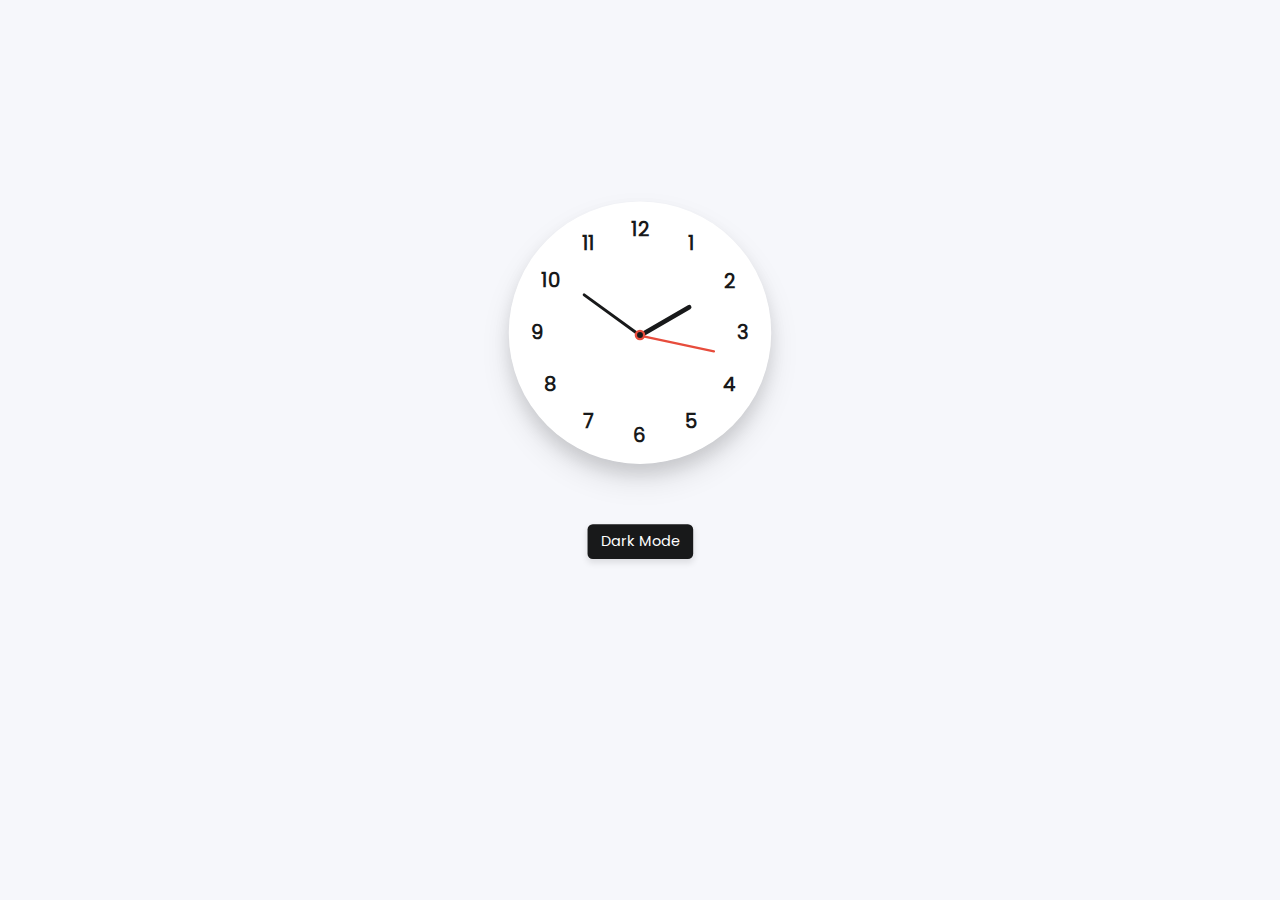
==== ac/index.html @ 603115fd "initial widget commit" ====
<!DOCTYPE html>
<html lang="en">
  <head>
    <meta charset="UTF-8" />
    <meta http-equiv="X-UA-Compatible" content="IE=edge" />
    <meta name="viewport" content="width=device-width, initial-scale=1.0" />
    <title>Next break</title>
    <link rel="stylesheet" href="style.css" />
    <script src="script.js" defer></script>
  </head>
  <body>
    <div class="container">
      <div class="clock">
        <label style="--i: 1"><span>1</span></label>
        <label style="--i: 2"><span>2</span></label>
        <label style="--i: 3"><span>3</span></label>
        <label style="--i: 4"><span>4</span></label>
        <label style="--i: 5"><span>5</span></label>
        <label style="--i: 6"><span>6</span></label>
        <label style="--i: 7"><span>7</span></label>
        <label style="--i: 8"><span>8</span></label>
        <label style="--i: 9"><span>9</span></label>
        <label style="--i: 10"><span>10</span></label>
        <label style="--i: 11"><span>11</span></label>
        <label style="--i: 12"><span>12</span></label>

        <div class="indicator">
          <span class="hand hour"></span>
          <span class="hand minute"></span>
          <span class="hand second"></span>
        </div>
      </div>

      <div class="mode-switch">Dark Mode</div>
      <div class="text">
        <input class="input_text" type="text">
      </div>
    </div>
  </body>
</html>
---- ac/style.css ----
@font-face {
  font-family: 'Poppins';
  src: url('../font/Poppins-Regular.ttf') format('truetype');
}

* {
  margin: 0;
  padding: 0;
  box-sizing: border-box;
  font-family: "Poppins", sans-serif;
  transform: scale(0.9);
}
:root {
  --primary-color: #f6f7fb;
  --white-color: #fff;
  --black-color: #18191a;
  --red-color: #e74c3c;
}
body {
  display: flex;
  min-height: 100vh;
  align-items: center;
  justify-content: center;
  background: var(--primary-color);
}
body.dark {
  --primary-color: #242526;
  --white-color: #18191a;
  --black-color: #fff;
  --red-color: #e74c3c;
}
.container {
  display: flex;
  flex-direction: column;
  align-items: center;
  gap: 60px;
}
.container .clock {
  display: flex;
  height: 400px;
  width: 400px;
  border-radius: 50%;
  align-items: center;
  justify-content: center;
  background: var(--white-color);
  box-shadow: 0 15px 25px rgba(0, 0, 0, 0.1), 0 25px 45px rgba(0, 0, 0, 0.1);
  position: relative;
}
.clock label {
  position: absolute;
  inset: 20px;
  text-align: center;
  transform: rotate(calc(var(--i) * (360deg / 12)));
}
.clock label span {
  display: inline-block;
  font-size: 30px;
  font-weight: 600;
  color: var(--black-color);
  transform: rotate(calc(var(--i) * (-360deg / 12)));
}
.container .indicator {
  position: absolute;
  height: 10px;
  width: 10px;
  display: flex;
  justify-content: center;
}
.indicator::before {
  content: "";
  position: absolute;
  height: 100%;
  width: 100%;
  border-radius: 50%;
  z-index: 100;
  background: var(--black-color);
  border: 4px solid var(--red-color);
}
.indicator .hand {
  position: absolute;
  height: 130px;
  width: 4px;
  bottom: 0;
  border-radius: 25px;
  transform-origin: bottom;
  background: var(--red-color);
}
.hand.minute {
  height: 120px;
  width: 5px;
  background: var(--black-color);
}
.hand.hour {
  height: 100px;
  width: 8px;
  background: var(--black-color);
}
.mode-switch {
  padding: 10px 20px;
  border-radius: 8px;
  font-size: 22px;
  font-weight: 400;
  display: inline-block;
  color: var(--white-color);
  background: var(--black-color);
  box-shadow: 0 5px 10px rgba(0, 0, 0, 0.1);
  cursor: pointer;
}

.text {
display: flex;
justify-content: center;
align-items: center;
  
}

.input_text {
  width: 80%;
  line-height: 30px;
  text-align: center;
  font-size: 100px;
  background-color: transparent;
  font-weight: 500;
  border: none;

}

body .input_text {
color: #000;
}

body.dark .input_text {
color: #fff;
}
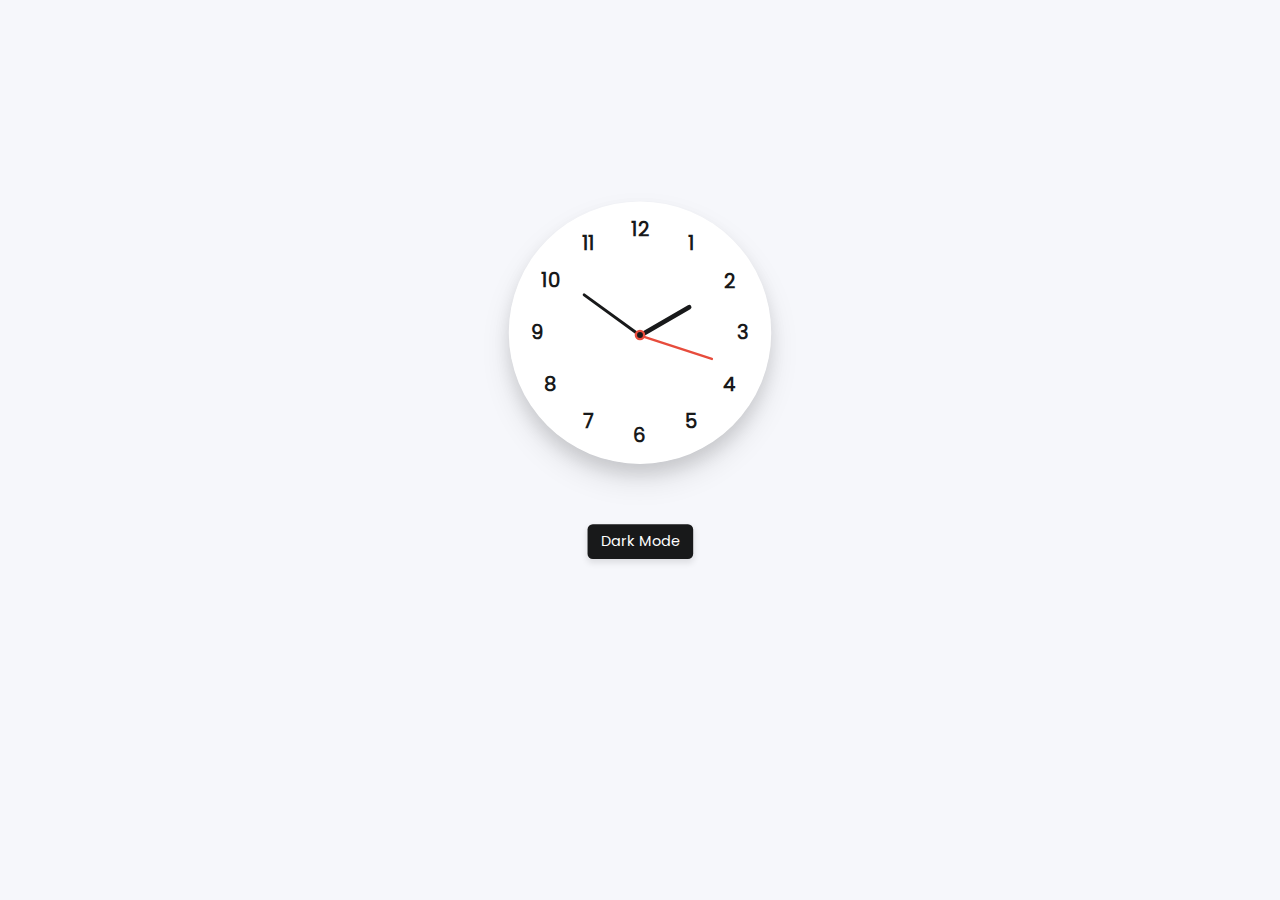
==== commit 7d0a5b59: "last modifications" ====
--- a/ac/index.html
+++ b/ac/index.html
@@ -4,7 +4,7 @@
     <meta charset="UTF-8" />
     <meta http-equiv="X-UA-Compatible" content="IE=edge" />
     <meta name="viewport" content="width=device-width, initial-scale=1.0" />
-    <title>Next break</title>
+    <title>VAT | Clock</title>
     <link rel="stylesheet" href="style.css" />
     <script src="script.js" defer></script>
   </head>
